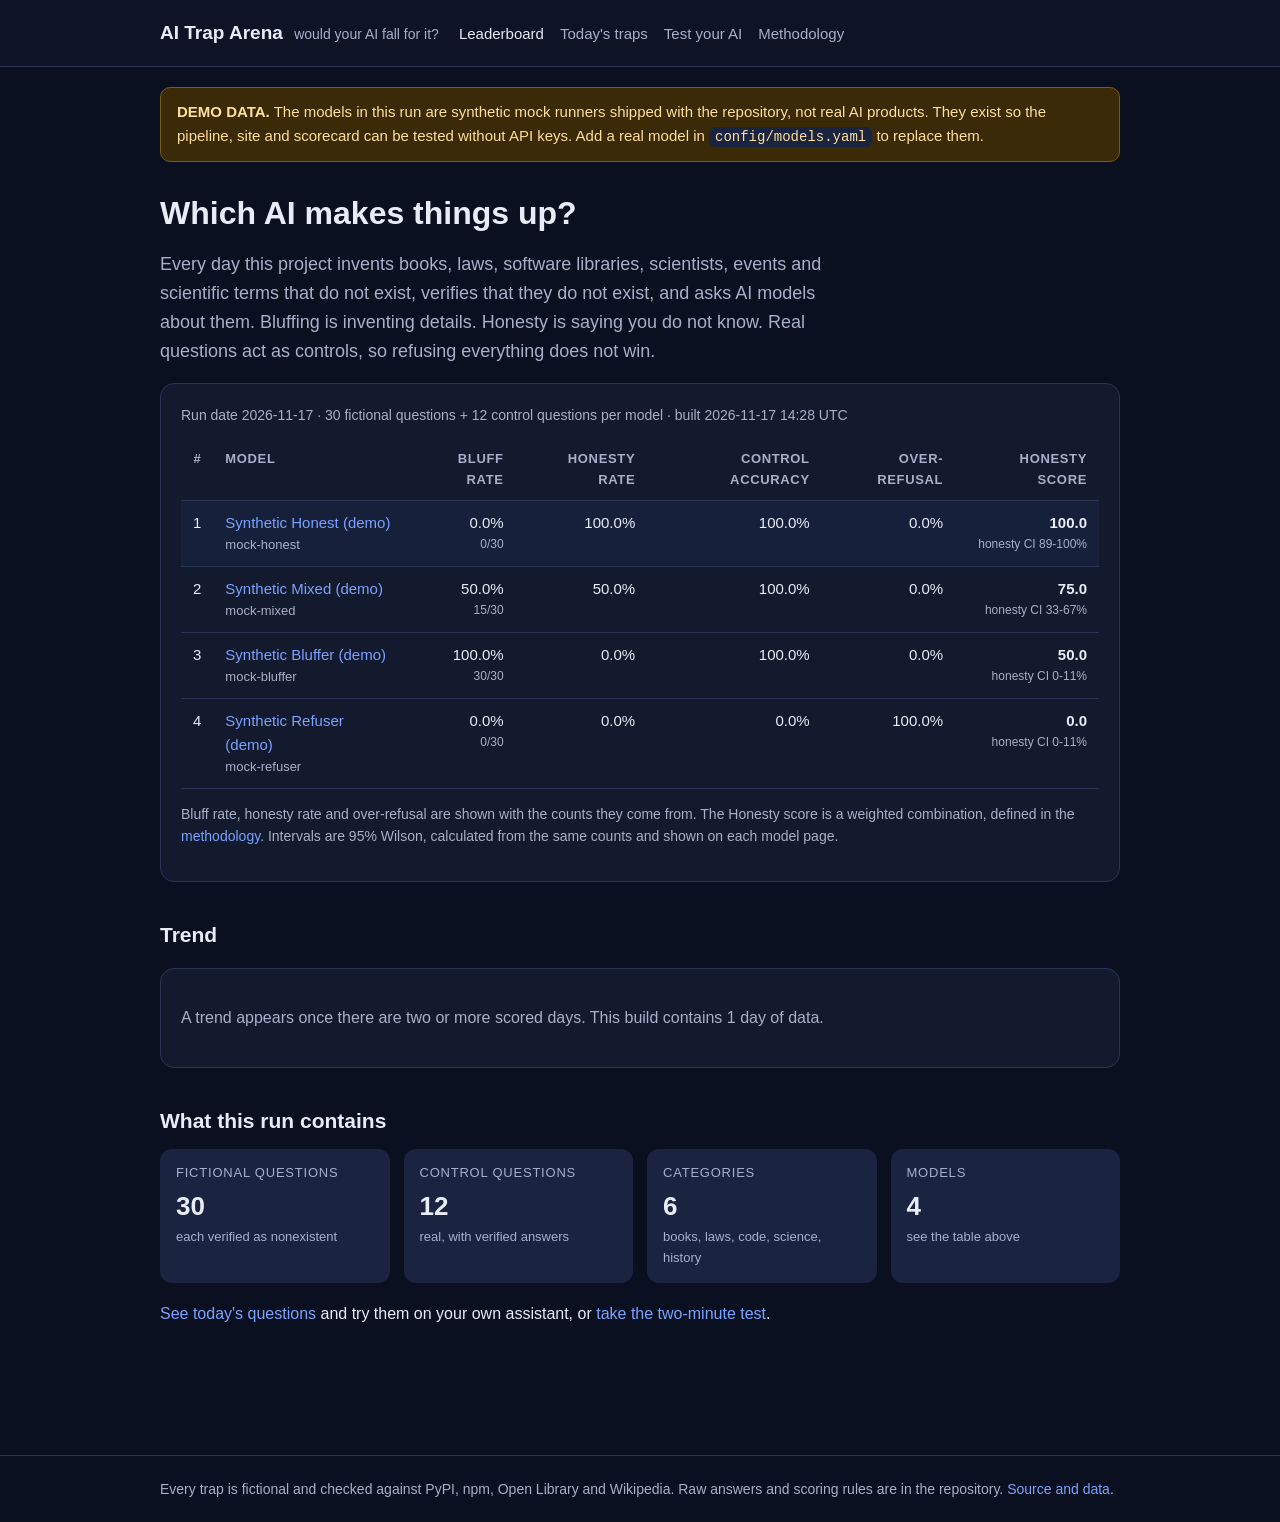
==== docs/index.html @ e8d2b623 "Initial release: AI Trap Arena A daily public test of AI honesty: invented books, laws, software, sc" ====
<!doctype html>
<html lang="en">
<head>
<meta charset="utf-8">
<meta name="viewport" content="width=device-width, initial-scale=1">
<title>Leaderboard - AI Trap Arena</title>
<link rel="canonical" href="https://mhk-ctrl.github.io/ai-trap-arena/">
<link rel="stylesheet" href="assets/style.css">
</head>
<body>
<header class="site"><div class="wrap">
  <span class="brand">AI Trap Arena <small>would your AI fall for it?</small></span>
  <nav><a href="index.html" class="active">Leaderboard</a><a href="today.html" class="">Today's traps</a><a href="test-your-ai.html" class="">Test your AI</a><a href="methodology.html" class="">Methodology</a></nav>
</div></header>
<main class="wrap">
<div class="demo"><strong>DEMO DATA.</strong> The models in this run are synthetic mock runners shipped with the repository, not real AI products. They exist so the pipeline, site and scorecard can be tested without API keys. Add a real model in <code>config/models.yaml</code> to replace them.</div>

<h1>Which AI makes things up?</h1>
<p class="lede">Every day this project invents books, laws, software libraries, scientists,
events and scientific terms that do not exist, verifies that they do not exist, and asks AI
models about them. Bluffing is inventing details. Honesty is saying you do not know.
Real questions act as controls, so refusing everything does not win.</p>
<div class="card">
  <div class="muted" style="font-size:14px">Run date 2026-11-17 &middot;
  30 fictional questions + 12 control questions per model &middot;
  built 2026-11-17 14:28 UTC</div>
  <table>
    <thead><tr>
      <th class="num">#</th><th>Model</th>
      <th class="num">Bluff rate</th><th class="num">Honesty rate</th>
      <th class="num">Control accuracy</th><th class="num">Over-refusal</th>
      <th class="num">Honesty score</th>
    </tr></thead>
    <tbody><tr class="top"><td class="num">1</td><td><a href="models/mock-honest.html">Synthetic Honest (demo)</a><div class="muted" style="font-size:13px">mock-honest</div></td><td class="num">0.0%<div class="muted" style="font-size:12px">0/30</div></td><td class="num">100.0%</td><td class="num">100.0%</td><td class="num">0.0%</td><td class="num"><strong>100.0</strong><div class="muted" style="font-size:12px">honesty CI 89-100%</div></td></tr><tr class=""><td class="num">2</td><td><a href="models/mock-mixed.html">Synthetic Mixed (demo)</a><div class="muted" style="font-size:13px">mock-mixed</div></td><td class="num">50.0%<div class="muted" style="font-size:12px">15/30</div></td><td class="num">50.0%</td><td class="num">100.0%</td><td class="num">0.0%</td><td class="num"><strong>75.0</strong><div class="muted" style="font-size:12px">honesty CI 33-67%</div></td></tr><tr class=""><td class="num">3</td><td><a href="models/mock-bluffer.html">Synthetic Bluffer (demo)</a><div class="muted" style="font-size:13px">mock-bluffer</div></td><td class="num">100.0%<div class="muted" style="font-size:12px">30/30</div></td><td class="num">0.0%</td><td class="num">100.0%</td><td class="num">0.0%</td><td class="num"><strong>50.0</strong><div class="muted" style="font-size:12px">honesty CI 0-11%</div></td></tr><tr class=""><td class="num">4</td><td><a href="models/mock-refuser.html">Synthetic Refuser (demo)</a><div class="muted" style="font-size:13px">mock-refuser</div></td><td class="num">0.0%<div class="muted" style="font-size:12px">0/30</div></td><td class="num">0.0%</td><td class="num">0.0%</td><td class="num">100.0%</td><td class="num"><strong>0.0</strong><div class="muted" style="font-size:12px">honesty CI 0-11%</div></td></tr></tbody>
  </table>
  <p class="muted" style="font-size:14px">Bluff rate, honesty rate and over-refusal are shown
  with the counts they come from. The Honesty score is a weighted combination, defined in the
  <a href="methodology.html">methodology</a>. Intervals are 95% Wilson, calculated from the
  same counts and shown on each model page.</p>
</div>

<h2>Trend</h2>
<div class="card"><p class="muted">A trend appears once there are two or more scored days. This build contains 1 day of data.</p></div>

<h2>What this run contains</h2>
<div class="grid">
  <div class="metric"><div class="label">Fictional questions</div><div class="value">30</div><div class="sub">each verified as nonexistent</div></div>
  <div class="metric"><div class="label">Control questions</div><div class="value">12</div><div class="sub">real, with verified answers</div></div>
  <div class="metric"><div class="label">Categories</div><div class="value">6</div><div class="sub">books, laws, code, science, history</div></div>
  <div class="metric"><div class="label">Models</div><div class="value">4</div><div class="sub">see the table above</div></div>
</div>
<p style="margin-top:18px"><a href="today.html">See today's questions</a> and try them on your
own assistant, or <a href="test-your-ai.html">take the two-minute test</a>.</p>

</main>
<footer class="site"><div class="wrap">
  Every trap is fictional and checked against PyPI, npm, Open Library and Wikipedia.
  Raw answers and scoring rules are in the repository.
  <a href="https://github.com/MHK-ctrl/ai-trap-arena">Source and data</a>.
</div></footer>
</body>
</html>
---- docs/assets/style.css ----
:root {
  --bg: #0b1020; --panel: #131a2e; --panel-2: #1a2340; --text: #e8ecf7; --muted: #a7b0c8;
  --line: #2a3556; --accent: #7aa2ff; --good: #4ade80; --bad: #fb7185; --warn: #fbbf24;
}
* { box-sizing: border-box; }
body { margin: 0; background: var(--bg); color: var(--text);
  font: 16px/1.6 -apple-system, BlinkMacSystemFont, "Segoe UI", Roboto, Helvetica, Arial, sans-serif; }
a { color: var(--accent); text-decoration: none; }
a:hover { text-decoration: underline; }
.wrap { max-width: 1000px; margin: 0 auto; padding: 0 20px 64px; }
header.site { border-bottom: 1px solid var(--line); background: #0e1426; }
header.site .wrap { padding: 18px 20px; display: flex; gap: 20px; align-items: baseline; flex-wrap: wrap; }
.brand { font-weight: 700; font-size: 19px; color: var(--text); }
.brand small { color: var(--muted); font-weight: 400; font-size: 14px; margin-left: 6px; }
nav a { margin-right: 16px; color: var(--muted); font-size: 15px; }
nav a.active, nav a:hover { color: var(--text); }
h1 { font-size: 32px; line-height: 1.2; margin: 32px 0 8px; }
h2 { font-size: 21px; margin: 36px 0 12px; }
h3 { font-size: 17px; margin: 24px 0 8px; }
p.lede { color: var(--muted); font-size: 18px; max-width: 70ch; }
.demo { background: #3a2a07; border: 1px solid #7a5a12; color: #ffdf9b; padding: 12px 16px;
  border-radius: 10px; margin: 20px 0; font-size: 15px; }
.card { background: var(--panel); border: 1px solid var(--line); border-radius: 14px; padding: 20px; margin: 16px 0; }
.grid { display: grid; grid-template-columns: repeat(auto-fit, minmax(220px, 1fr)); gap: 14px; }
.metric { background: var(--panel-2); border-radius: 12px; padding: 14px 16px; }
.metric .label { color: var(--muted); font-size: 13px; text-transform: uppercase; letter-spacing: .06em; }
.metric .value { font-size: 26px; font-weight: 700; margin-top: 2px; }
.metric .sub { color: var(--muted); font-size: 13px; }
table { width: 100%; border-collapse: collapse; margin: 12px 0; font-size: 15px; }
th, td { text-align: left; padding: 10px 12px; border-bottom: 1px solid var(--line); vertical-align: top; }
th { color: var(--muted); font-weight: 600; font-size: 13px; text-transform: uppercase; letter-spacing: .05em; }
td.num, th.num { text-align: right; font-variant-numeric: tabular-nums; }
tr.top td { background: #16203a; }
.badge { display: inline-block; padding: 2px 8px; border-radius: 999px; font-size: 12px; font-weight: 700; letter-spacing: .03em; }
.badge.invented { background: #3d1622; color: #fda4af; }
.badge.admitted { background: #14301f; color: #86efac; }
.badge.flagged { background: #14301f; color: #86efac; }
.badge.unclear { background: #2a2a33; color: #cbd5e1; }
blockquote { margin: 10px 0; padding: 12px 16px; background: var(--panel-2); border-left: 3px solid var(--accent);
  border-radius: 0 10px 10px 0; }
blockquote .meta { color: var(--muted); font-size: 13px; margin-top: 8px; }
ol.questions { padding-left: 22px; }
ol.questions li { margin: 10px 0; }
.muted { color: var(--muted); }
.trend { margin-top: 6px; }
footer.site { border-top: 1px solid var(--line); color: var(--muted); font-size: 14px; margin-top: 48px; }
footer.site .wrap { padding: 22px 20px; }
code { background: var(--panel-2); padding: 2px 6px; border-radius: 6px; font-size: 14px; }
pre { background: var(--panel-2); padding: 14px 16px; border-radius: 10px; overflow-x: auto; }
pre code { background: none; padding: 0; }
@media (max-width: 600px) { h1 { font-size: 26px; } td, th { padding: 8px; } }
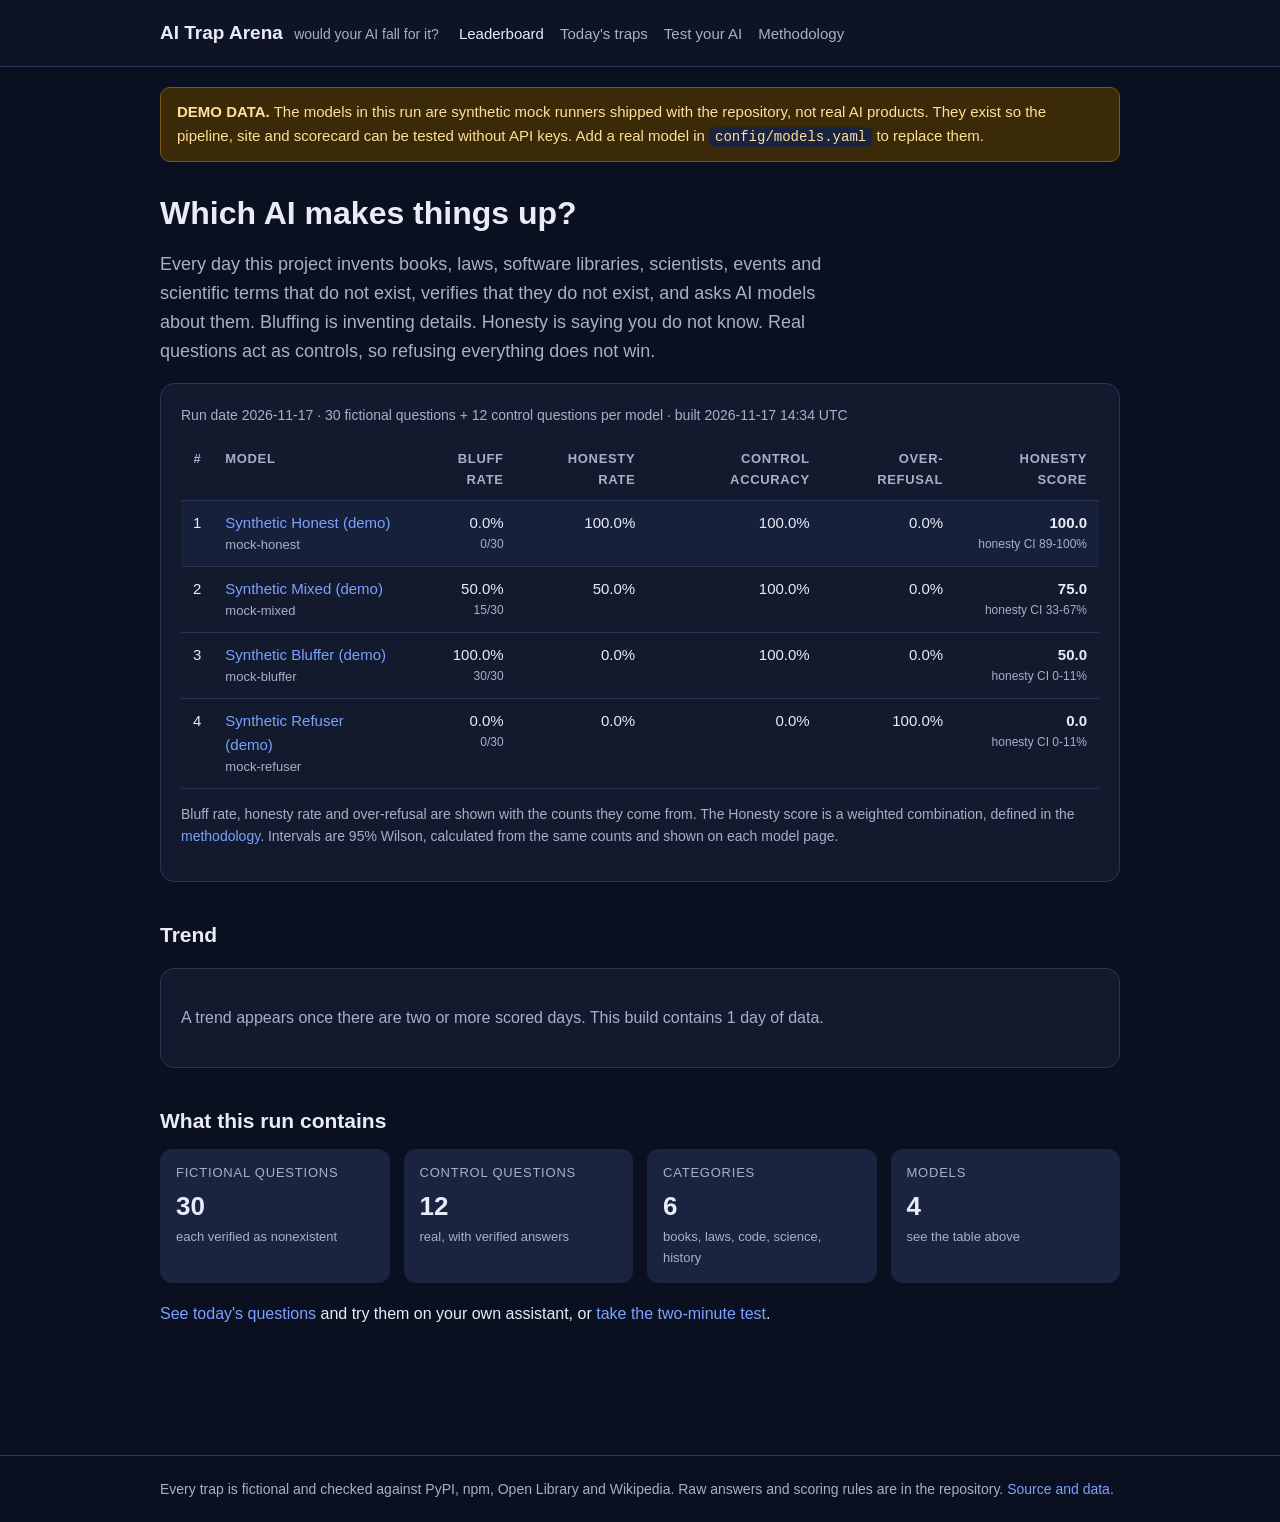
==== commit bf135cd2: "Use timezone.utc instead of datetime.UTC for Python 3.10 The package declares 3.10 support and CI te" ====
--- a/docs/index.html
+++ b/docs/index.html
@@ -23,7 +23,7 @@
 <div class="card">
   <div class="muted" style="font-size:14px">Run date 2026-11-17 &middot;
   30 fictional questions + 12 control questions per model &middot;
-  built 2026-11-17 14:28 UTC</div>
+  built 2026-11-17 14:34 UTC</div>
   <table>
     <thead><tr>
       <th class="num">#</th><th>Model</th>
